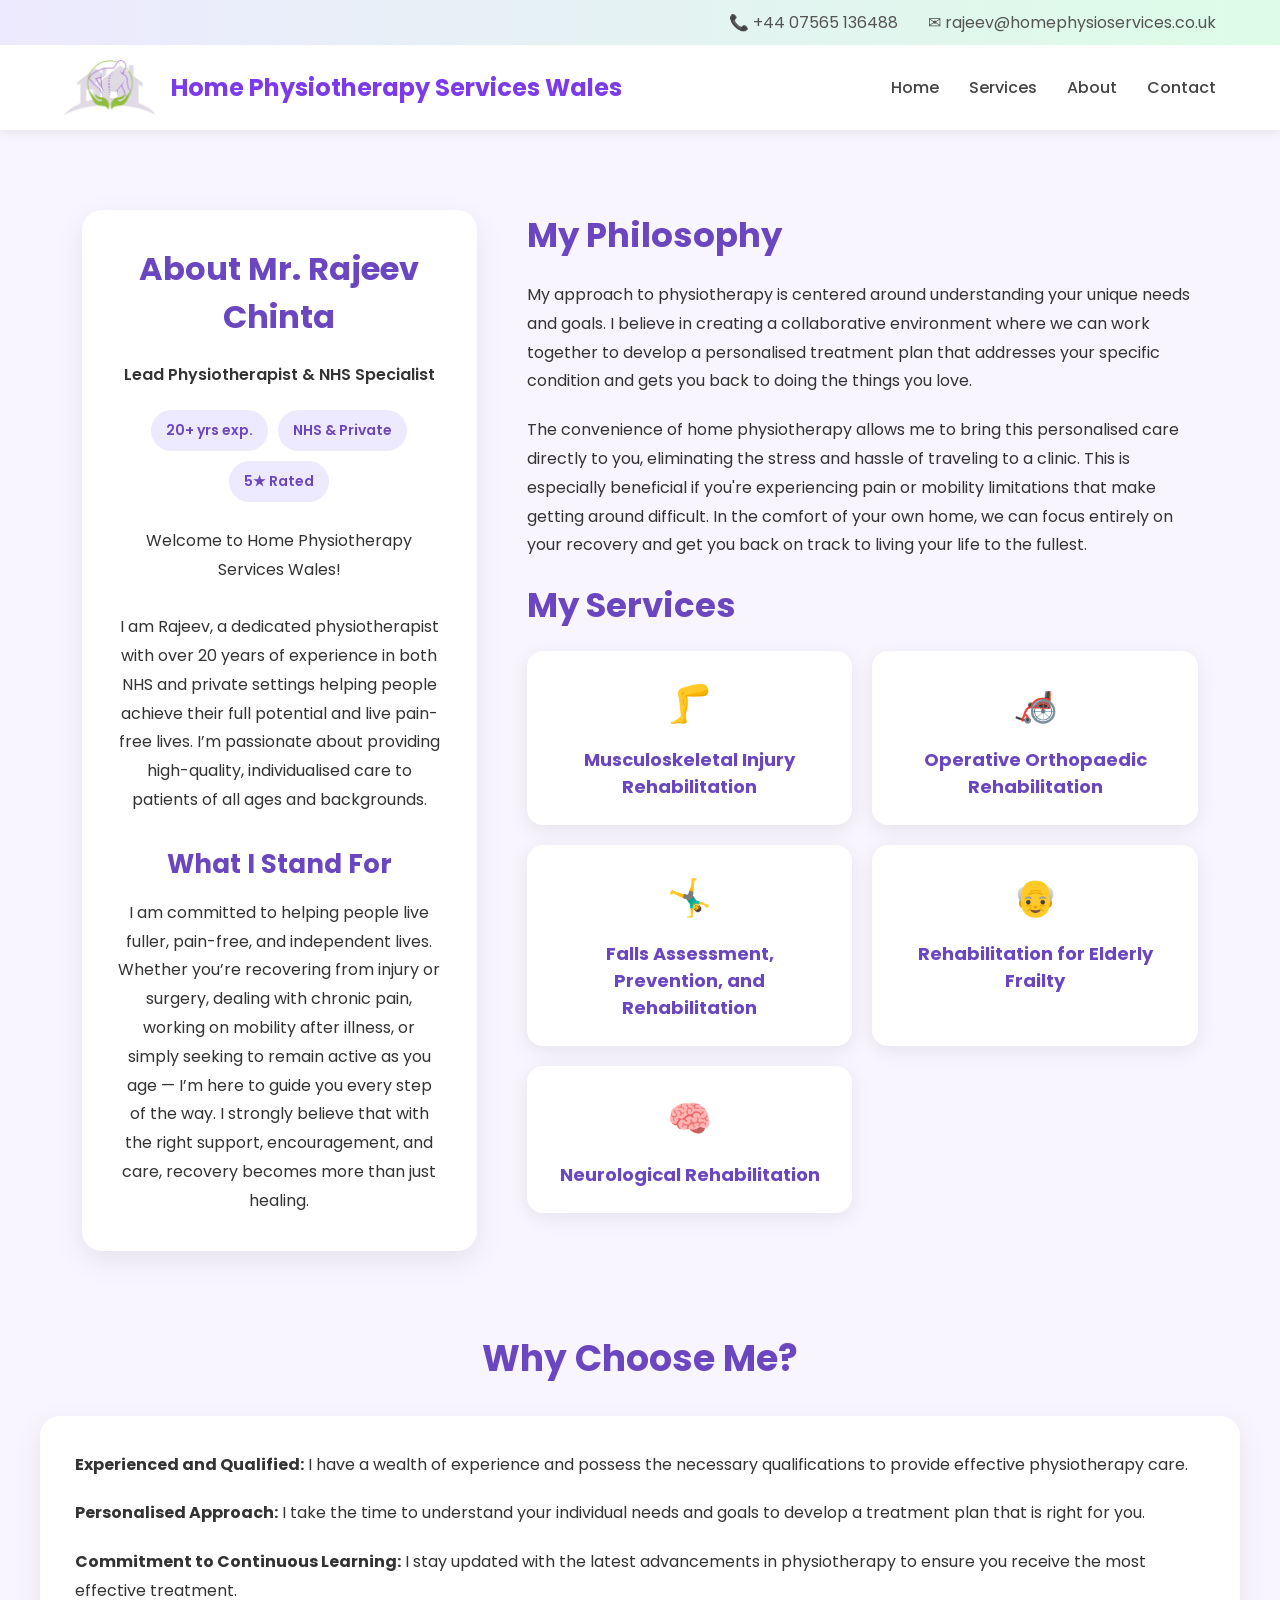
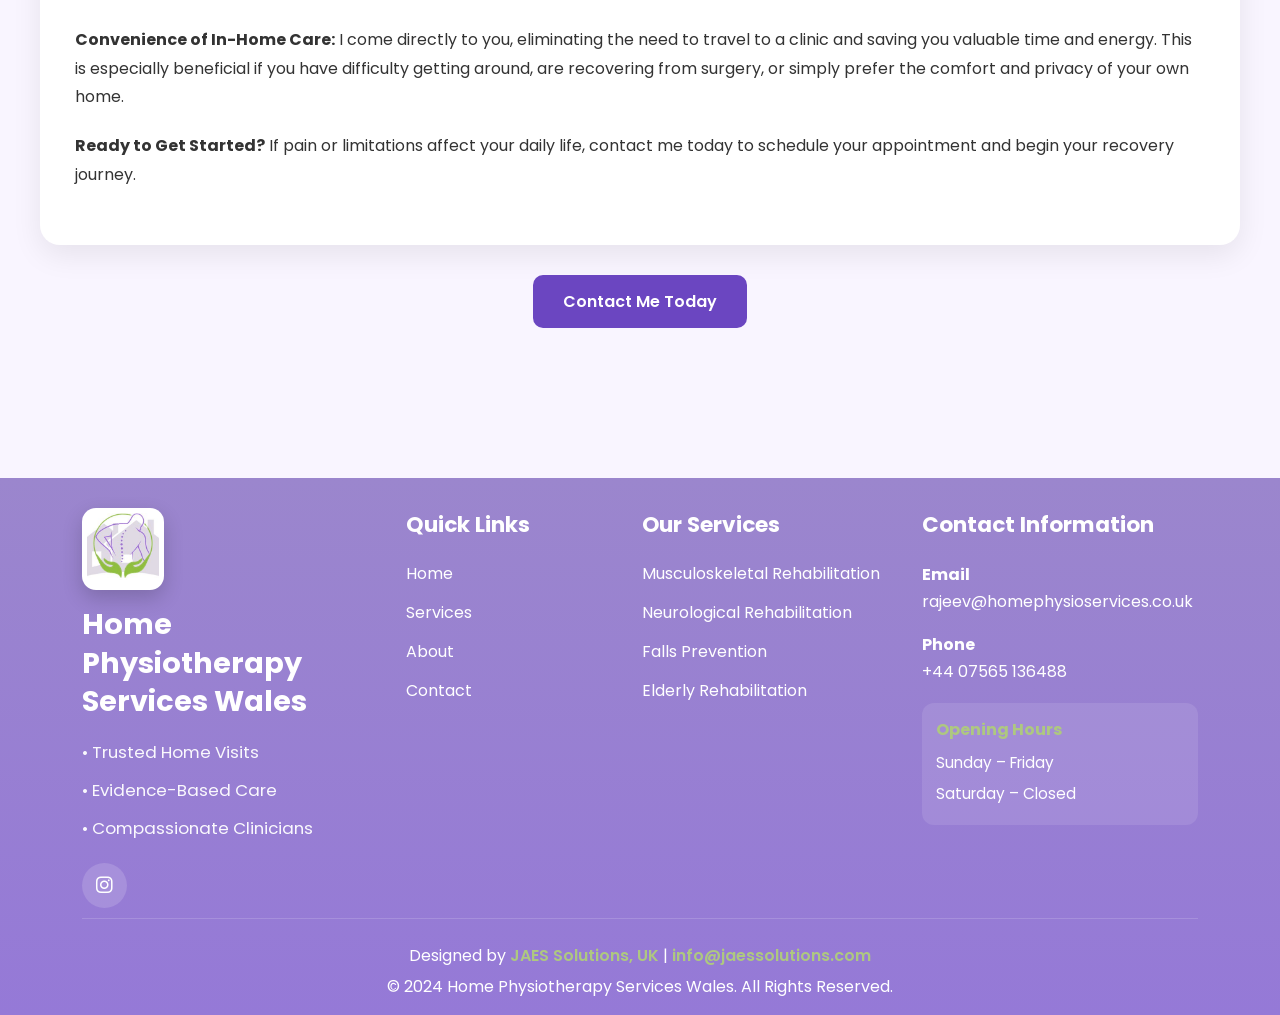
==== About.html @ 52f66e3a "Initial website upload" ====
<!DOCTYPE html>
<html lang="en">

<head>
    <meta charset="UTF-8">
    <meta name="viewport" content="width=device-width, initial-scale=1.0">

    <title>About Rajeev Chinta | Home Physiotherapy Services Wales</title>
    <link rel="stylesheet" href="About.css">
    <link rel="icon"
    href="Assets/logo.jpg"
    type="image/png">

    <!-- Google Fonts -->
    <link href="https://fonts.googleapis.com/css2?family=Poppins:wght@300;400;500;600;700&display=swap"
        rel="stylesheet">

    <!-- Font Awesome -->
    <link rel="stylesheet"
        href="https://cdnjs.cloudflare.com/ajax/libs/font-awesome/6.5.0/css/all.min.css">
    <!-- SEO -->
    <meta name="description"
    content="Learn more about Rajeev Chinta, an experienced physiotherapist with over 20 years of NHS and 
    private practice experience providing home physiotherapy services across Wales.">

    <link rel="canonical"
    href="https://www.homephysioserviceswales.co.uk/About.html">

    <meta name="robots" content="index, follow">

    <meta property="og:type" content="website">

<meta property="og:title"
content="About Rajeev Chinta | Home Physiotherapy Services Wales">

<meta property="og:description"
content="Meet Rajeev Chinta, a highly experienced physiotherapist providing personalised home physiotherapy services across Wales.">

<meta property="og:url"
content="https://www.homephysioserviceswales.co.uk/About.html">

<meta property="og:image"
content="https://www.homephysioserviceswales.co.uk/Assets/logo.jpg">

<script type="application/ld+json">
{
  "@context":"https://schema.org",
  "@type":"Person",
  "name":"Rajeev Chinta",
  "jobTitle":"Physiotherapist",
  "worksFor":{
    "@type":"MedicalBusiness",
    "name":"Home Physiotherapy Services Wales"
  },
  "telephone":"+44 07565 136488",
  "email":"rajeev@homephysioservices.co.uk"
}
</script>

</head>

<body>

    <!-- ================= HEADER ================= -->

    <header class="site-header">

        <!-- Top Contact Bar -->

        <div class="top-bar">
            <div class="container">

                <a href="tel:+4407565136488">
                    📞 +44 07565 136488
                </a>

                <a href="mailto:rajeev@homephysioservices.co.uk">
                    ✉ rajeev@homephysioservices.co.uk
                </a>

            </div>
        </div>

        <!-- Navigation -->

        <div class="navbar">

            <div class="container nav-wrapper">

                <a href="index.html" class="logo">

                    <img src="Assets/logo.jpg"
                        alt="Home Physiotherapy Services Wales Logo">

                    <span>
                        Home Physiotherapy Services Wales
                    </span>

                </a>

                <nav class="desktop-menu">

                    <a href="index.html">Home</a>
                    <a href="Services.html">Services</a>
                    <a href="About.html">About</a>
                    <a href="Contact.html">Contact</a>

                </nav>

                <button class="mobile-menu-btn" id="mobile-menu-btn">
                <i class="fas fa-bars"></i>
                </button>

            </div>

        </div>

    <nav class="mobile-menu" id="mobile-menu">
    <a href="index.html">Home</a>
    <a href="Services.html">Services</a>
    <a href="About.html">About</a>
    <a href="Contact.html">Contact</a>

    </nav>

    </header>

    <!-- =========================================
    ABOUT SECTION
========================================= -->

<section class="about-section">

    <div class="container">

        <!-- About Card -->
        <div class="about-card">

            <h1>About Mr. Rajeev Chinta</h1>

            <p class="designation">
                Lead Physiotherapist & NHS Specialist
            </p>

            <div class="badges">
                <span>20+ yrs exp.</span>
                <span>NHS & Private</span>
                <span>5★ Rated</span>
            </div>

            <p>
                Welcome to Home Physiotherapy Services Wales!
                <br><br>

                I am Rajeev, a dedicated physiotherapist with over 20 years of
                experience in both NHS and private settings helping people
                achieve their full potential and live pain-free lives.

                I’m passionate about providing high-quality,
                individualised care to patients of all ages and backgrounds.
            </p>

            <h2>What I Stand For</h2>

            <p>
                I am committed to helping people live fuller, pain-free,
                and independent lives.

                Whether you’re recovering from injury or surgery,
                dealing with chronic pain, working on mobility after illness,
                or simply seeking to remain active as you age —
                I’m here to guide you every step of the way.

                I strongly believe that with the right support,
                encouragement, and care, recovery becomes more than just healing.
            </p>

        </div>

        <!-- Main Content -->
        <div class="about-content">

            <h2 class="section-title">
                My Philosophy
            </h2>

            <p>
                My approach to physiotherapy is centered around understanding
                your unique needs and goals.

                I believe in creating a collaborative environment where we can
                work together to develop a personalised treatment plan that
                addresses your specific condition and gets you back to doing
                the things you love.
            </p>

            <p>
                The convenience of home physiotherapy allows me to bring this
                personalised care directly to you, eliminating the stress and
                hassle of traveling to a clinic.

                This is especially beneficial if you're experiencing pain or
                mobility limitations that make getting around difficult.

                In the comfort of your own home, we can focus entirely on your
                recovery and get you back on track to living your life to the fullest.
            </p>

            <!-- Services -->
            <h2 class="section-title">
                My Services
            </h2>

            <div class="services-grid">

                <div class="service-card">
                    <span>🦵</span>
                    <h4>Musculoskeletal Injury Rehabilitation</h4>
                </div>

                <div class="service-card">
                    <span>🦽</span>
                    <h4>Operative Orthopaedic Rehabilitation</h4>
                </div>

                <div class="service-card">
                    <span>🤸‍♂️</span>
                    <h4>Falls Assessment, Prevention, and Rehabilitation</h4>
                </div>

                <div class="service-card">
                    <span>👴</span>
                    <h4>Rehabilitation for Elderly Frailty</h4>
                </div>

                <div class="service-card">
                    <span>🧠</span>
                    <h4>Neurological Rehabilitation</h4>
                </div>

            </div>

        </div>

    </div>

    <!-- Why Choose Me -->
    <div class="why-choose">

        <h2>Why Choose Me?</h2>

        <div class="why-content">

            <p>
                <strong>Experienced and Qualified:</strong>
                I have a wealth of experience and possess the necessary
                qualifications to provide effective physiotherapy care.
            </p>

            <p>
                <strong>Personalised Approach:</strong>
                I take the time to understand your individual needs and goals
                to develop a treatment plan that is right for you.
            </p>

            <p>
                <strong>Commitment to Continuous Learning:</strong>
                I stay updated with the latest advancements in physiotherapy
                to ensure you receive the most effective treatment.
            </p>

            <p>
                <strong>Convenience of In-Home Care:</strong>
                I come directly to you, eliminating the need to travel to a clinic
                and saving you valuable time and energy.

                This is especially beneficial if you have difficulty getting around,
                are recovering from surgery, or simply prefer the comfort and privacy
                of your own home.
            </p>

            <p>
                <strong>Ready to Get Started?</strong>

                If pain or limitations affect your daily life,
                contact me today to schedule your appointment and begin your recovery journey.
            </p>

        </div>

        <div class="cta-wrapper">
        <a href="mailto:rajeev@homephysioservices.co.uk" class="cta-btn">
        Contact Me Today
        </a>
        </div>

    </div>

</section>

<!-- ===================================
    FOOTER STARTS HERE
=================================== -->

<footer class="site-footer">

    <div class="container">

        <div class="footer-grid">

            <!-- ===========================
                    COMPANY
            ============================ -->

            <div class="footer-brand">

    <div class="footer-brand-top">

        <img
            src="Assets/logo.jpg"
            alt="Home Physiotherapy Services Wales Logo"
        >

        <h3>Home Physiotherapy Services Wales</h3>

    </div>

    <p>• Trusted Home Visits</p>

    <p>• Evidence-Based Care</p>

    <p>• Compassionate Clinicians</p>

    <div class="social-links">

        <a
            href="https://www.instagram.com/raje_ev37/"
            target="_blank"
            rel="noopener noreferrer"
            aria-label="Instagram"
        >
            <i class="fab fa-instagram"></i>
        </a>

    </div>

</div>

            <!-- ===========================
                    QUICK LINKS
            ============================ -->

            <div class="footer-links">

                <h4>Quick Links</h4>

                <ul>

                    <li><a href="index.html">Home</a></li>

                    <li><a href="Services.html">Services</a></li>

                    <li><a href="About.html">About</a></li>

                    <li><a href="Contact.html">Contact</a></li>

                </ul>

            </div>

            <!-- ===========================
                    SERVICES
            ============================ -->

            <div class="footer-links">

                <h4>Our Services</h4>

                <ul>

                    <li>
                        <a href="MusculoskeletalInjury.html">
                            Musculoskeletal Rehabilitation
                        </a>
                    </li>

                    <li>
                        <a href="NeurologicalRehabilitation.html">
                            Neurological Rehabilitation
                        </a>
                    </li>

                    <li>
                        <a href="FallsAssessment.html">
                            Falls Prevention
                        </a>
                    </li>

                    <li>
                        <a href="RehabilitationforElderly.html">
                            Elderly Rehabilitation
                        </a>
                    </li>

                </ul>

            </div>

            <!-- ===========================
                    CONTACT
            ============================ -->

            <div class="footer-contact">

                <h4>Contact Information</h4>

                <p>

                    <strong>Email</strong><br>

                    <a href="mailto:rajeev@homephysioservices.co.uk">

                        rajeev@homephysioservices.co.uk

                    </a>

                </p>

                <p>

                    <strong>Phone</strong><br>

                    <a href="tel:+4407565136488">

                        +44 07565 136488

                    </a>

                </p>

                <div class="footer-hours">

                    <strong>Opening Hours</strong>

                    <p>Sunday – Friday</p>

                    <p>Saturday – Closed</p>

                </div>

            </div>

        </div>

        <!-- ===========================
                FOOTER BOTTOM
        ============================ -->

        <div class="footer-bottom">

            <p>

                Designed by

                <a
                    href="https://jaessolutions.com/"
                    target="_blank"
                >

                    JAES Solutions, UK

                </a>

                |

                <a href="mailto:info@jaessolutions.com">

                    info@jaessolutions.com

                </a>

            </p>

            <p>

                © 2024 Home Physiotherapy Services Wales.

                All Rights Reserved.

            </p>

        </div>

    </div>

</footer>

<script>

const menuBtn = document.getElementById("mobile-menu-btn");
const mobileMenu = document.getElementById("mobile-menu");

menuBtn.addEventListener("click", () => {

    mobileMenu.classList.toggle("active");

});

</script>

</body>
</html>
---- About.css ----
/* ======================
   GLOBAL
====================== */

*{
    margin:0;
    padding:0;
    box-sizing:border-box;
}

body{
    font-family:'Poppins',sans-serif;
    background:#f9f5ff;
    overflow-x:hidden;
    padding-top:130px;
}

.container{
    width:90%;
    max-width:1200px;
    margin:auto;
}

/* ======================
   HEADER
====================== */

.site-header{
    position:fixed;
    top:0;
    width:100%;
    z-index:999;
    background:#fff;
    box-shadow:0 2px 10px rgba(0,0,0,.08);
}

/* Top Bar */

.top-bar{
    background:linear-gradient(
        to right,
        #ede9fe,
        #dcfce7
    );
}

.top-bar .container{
    display:flex;
    justify-content:flex-end;
    gap:30px;
    padding:10px 0;
}

.top-bar a{
    color:#555;
    text-decoration:none;
}

/* Navbar */

.navbar{
    padding:15px 0;
}

.nav-wrapper{
    display:flex;
    justify-content:space-between;
    align-items:center;
}

.logo{
    display:flex;
    align-items:center;
    gap:15px;
    text-decoration:none;
}

.logo img{
    height:55px;
}

.logo span{
    font-size:24px;
    font-weight:700;
    color:#7c3aed;
}

/* Desktop Menu */

.desktop-menu{
    display:flex;
    gap:30px;
}

.desktop-menu a{
    text-decoration:none;
    color:#444;
    font-weight:500;
}

.desktop-menu a:hover{
    color:#7c3aed;
}

/* Mobile Button */

.mobile-menu-btn{
    display:none;
}

/* =========================================
   ABOUT SECTION STARTS HERE
========================================= */

.about-section {
    padding: 80px 20px;
}

.about-section .container {
    max-width: 1200px;
    margin: 0 auto;
    display: grid;
    grid-template-columns: 1fr 1.7fr;
    gap: 50px;
    align-items: start;
}

/* =========================================
   ABOUT CARD
========================================= */

.about-card {
    background: #ffffff;
    padding: 35px;
    border-radius: 20px;
    box-shadow: 0 10px 30px rgba(0,0,0,0.08);
}

.about-card h1 {
    font-size: 32px;
    color: #6b46c1;
    text-align: center;
    margin-bottom: 20px;
}

.about-card h2 {
    font-size: 26px;
    color: #6b46c1;
    text-align: center;
    margin: 30px 0 15px;
}

.designation {
    text-align: center;
    font-weight: 600;
    color: #6b46c1;
    margin-bottom: 20px;
}

.about-card p {
    color: #333333;
    line-height: 1.8;
    text-align: center;
}

/* =========================================
   BADGES
========================================= */

.badges {
    display: flex;
    justify-content: center;
    flex-wrap: wrap;
    gap: 10px;
    margin-bottom: 25px;
}

.badges span {
    background: #ede9fe;
    color: #6b46c1;
    padding: 10px 15px;
    border-radius: 50px;
    font-size: 14px;
    font-weight: 600;
}

/* =========================================
   CONTENT
========================================= */

.about-content {
    color: #333333;
}

.section-title {
    font-size: 34px;
    color: #6b46c1;
    margin-bottom: 20px;
}

.about-content p {
    line-height: 1.8;
    margin-bottom: 20px;
}

/* =========================================
   SERVICES GRID
========================================= */

.services-grid {
    display: grid;
    grid-template-columns: repeat(2, 1fr);
    gap: 20px;
}

.service-card {
    background: #ffffff;
    padding: 25px;
    border-radius: 16px;
    text-align: center;
    box-shadow: 0 5px 20px rgba(0,0,0,0.08);
}

.service-card span {
    font-size: 36px;
    display: block;
    margin-bottom: 15px;
}

.service-card h4 {
    color: #6b46c1;
    font-size: 18px;
    margin: 0;
}

/* =========================================
   WHY CHOOSE ME
========================================= */

.why-choose {
    max-width: 1200px;
    margin: 80px auto 0;
}

.why-choose h2 {
    text-align: center;
    font-size: 36px;
    color: #6b46c1;
    margin-bottom: 30px;
}

.why-content {
    background: #ffffff;
    padding: 35px;
    border-radius: 20px;
    box-shadow: 0 10px 30px rgba(0,0,0,0.08);
}

.why-content p {
    color: #333333;
    line-height: 1.8;
    margin-bottom: 20px;
}

.cta-wrapper {
    text-align: center;
    margin-top: 30px;
}

.cta-btn {
    display: inline-block;
    background: #6b46c1;
    color: #ffffff;
    text-decoration: none;
    padding: 14px 30px;
    border-radius: 10px;
    font-weight: 600;
    transition: 0.3s ease;
}

.cta-btn:hover {
    background: #553c9a;
}

/* ===================================
   FOOTER STARTS HERE
=================================== */

.site-footer{

    background:linear-gradient(
        180deg,
        #9b86cd 0%,
        #9579d7 100%
    );

    color:#fff;

    padding:30px 20px 10px;

    margin-top:70px;

    overflow:hidden;
}

/* Container */

.site-footer .container{

    max-width:1350px;

    margin:auto;
}

/* ===========================
        GRID
=========================== */

.footer-grid{

    display:grid;

    grid-template-columns:
        1.4fr
        1fr
        1.2fr
        1.25fr;

    gap:15px;

    margin-bottom:10px;
}

/* ===========================
        BRAND
=========================== */

.footer-brand img{

    width:82px;

    height:82px;

    object-fit:cover;

    border-radius:14px;

    background:#fff;

    padding:5px;

    box-shadow:0 8px 20px rgba(0,0,0,.18);

    margin-bottom:15px;
}

.footer-brand h3{

    font-size:1.8rem;

    font-weight:700;

    line-height:1.35;

    margin-bottom:18px;
}

.footer-brand p{

    margin-bottom:12px;

    color:rgba(255,255,255,.95);

    font-size:1.05rem;
}

/* ===========================
        HEADINGS
=========================== */

.footer-links h4,
.footer-contact h4{

    font-size:1.35rem;

    font-weight:700;

    margin-bottom:20px;

    color:#ffffff;
}

/* Remove underline */

.footer-links h4::after,
.footer-contact h4::after{

    display:none;
}

/* ===========================
        LINKS
=========================== */

.footer-links ul{

    list-style:none;

    margin:0;

    padding:0;
}

.footer-links li{

    margin-bottom:14px;
}

.footer-links a{

    color:#fff;

    text-decoration:none;

    transition:.3s;
}

.footer-links a:hover{

    color:#AEC880;

    padding-left:6px;
}

/* ===========================
        CONTACT
=========================== */

.footer-contact p{

    margin-bottom:16px;

    line-height:1.7;
}

.footer-contact strong{

    color:#ffffff;
}

.footer-contact a{

    color:#fff;

    text-decoration:none;
}

.footer-contact a:hover{

    color:#AEC880;
}

/* ===========================
        HOURS
=========================== */

.footer-hours{

    margin-top:18px;

    background:rgba(255,255,255,.10);

    padding:14px;

    border-radius:12px;
}

.footer-hours strong{

    display:block;

    margin-bottom:8px;

    color:#AEC880;
}

.footer-hours p{

    margin:4px 0;

    font-size:.96rem;
}

/* ===========================
        SOCIAL
=========================== */

.social-links{

    margin-top:22px;
}

.social-links a{

    width:45px;

    height:45px;

    border-radius:50%;

    display:flex;

    justify-content:center;

    align-items:center;

    background:rgba(255,255,255,.15);

    color:#fff;

    font-size:1.2rem;

    text-decoration:none;

    transition:.35s;
}

.social-links a:hover{

    background:#AEC880;

    color:#fff;

    transform:translateY(-4px);
}

/* ===========================
        FOOTER BOTTOM
=========================== */

.footer-bottom{

    border-top:1px solid rgba(255,255,255,.15);

    padding-top:18px;

    text-align:center;
}

.footer-bottom p{

    margin:6px 0;

    color:#fff;

    font-size:1rem;
}

.footer-bottom a{

    color:#AEC880;

    text-decoration:none;

    font-weight:600;
}

.footer-bottom a:hover{

    color:#ffffff;
}

/* ====================================
   MOBILE RESPONSIVE STYLES STARTS HERE
==================================== */

/* ====================================
   GLOBAL RESET FOR MOBILE DEVICES
==================================== */

*{
    margin:0;
    padding:0;
    box-sizing:border-box;
}

html{
    overflow-x:hidden;
}

body{
    overflow-x:hidden;
    font-family:'Poppins',sans-serif;
}

img,
video,
iframe{
    max-width:100%;
    display:block;
}

/* ====================================
   MOBILE HEADER
==================================== */

@media (max-width:768px){

    .top-bar .container{
        justify-content:center;
        flex-direction:column;
        align-items:center;
        gap:6px;
        text-align:center;
        padding:8px 15px;
    }

    .top-bar a{
        font-size:13px;
    }

    .nav-wrapper{
        padding:12px 15px;
    }

    .logo{
        max-width:80%;
    }

    .logo img{
        height:42px;
    }

    .logo span{
        font-size:0.95rem;
        line-height:1.3;
    }

    .desktop-menu{
        display:none;
    }

    .mobile-menu-btn{
        display:block;
        background:none;
        border:none;
        font-size:1.7rem;
        color:#7e22ce;
        cursor:pointer;
    }

    .mobile-menu{
        display:none;
        flex-direction:column;
        background:#ffffff;
        border-top:1px solid #e5e5e5;
    }

    .mobile-menu.active{
        display:flex;
    }

    .mobile-menu a{
        padding:15px;
        text-decoration:none;
        color:#333;
        border-bottom:1px solid #f0f0f0;
        text-align:center;
        font-weight:500;
    }

    .mobile-menu a:hover{
        background:#f9f5ff;
        color:#7e22ce;
    }

}

/* Desktop defaults */

.mobile-menu{
    display:none;
}

.mobile-menu-btn{
    display:none;
}

/* Mobile */

@media (max-width:768px){

    .desktop-menu{
        display:none;
    }

    .mobile-menu-btn{
        display:block;
    }

    .mobile-menu.active{
        display:flex;
        flex-direction:column;
    }

}

/* ==========================
    ABOUT SECTION MOBILE
    ========================== */

@media (max-width:768px){

    .about-section{
        padding:60px 15px;
    }

    /* MAIN LAYOUT STACK */
    .about-section .container{
        grid-template-columns:1fr;
        gap:30px;
    }

    /* ABOUT CARD */
    .about-card{
        padding:25px 18px;
    }

    .about-card h1{
        font-size:24px;
    }

    .about-card h2{
        font-size:20px;
    }

    .about-card p{
        font-size:0.9rem;
        line-height:1.6;
    }

    /* SECTION TITLE */
    .section-title{
        font-size:24px;
        text-align:center;
    }

    /* BADGES */
    .badges{
        gap:8px;
    }

    .badges span{
        font-size:12px;
        padding:8px 12px;
    }

    /* ==========================
    SERVICES GRID MOBILE
    ========================== */

    .services-grid{
        grid-template-columns:1fr;
        gap:15px;
    }

    .service-card{
        padding:20px;
    }

    .service-card span{
        font-size:28px;
    }

    .service-card h4{
        font-size:16px;
    }
}

/* ==========================
    WHY CHOOSE ME MOBILE
    ========================== */
@media (max-width:768px){

    .why-choose{
        margin:50px 15px 0;
    }

    .why-choose h2{
        font-size:24px;
        margin-bottom:20px;
        line-height:1.3;
    }

    .why-content{
        padding:22px 18px;
        border-radius:16px;
    }

    .why-content p{
        font-size:0.9rem;
        line-height:1.6;
        margin-bottom:15px;
    }

    .cta-wrapper{
        margin-top:20px;
    }

    .cta-btn{
        padding:12px 22px;
        font-size:0.9rem;
        border-radius:8px;
    }
}

/* ====================================
   FOOTER - MOBILE
==================================== */

@media (max-width:768px){

    .site-footer{
        padding:40px 15px 15px;
        margin-top:50px;
        text-align:center;
    }

    /* Footer Grid */

    .footer-grid{
        grid-template-columns:1fr;
        gap:35px;
        margin-bottom:25px;
        text-align:center;
    }

    /* ==========================
       BRAND SECTION
    ========================== */

    /* Brand */

.footer-brand{
    text-align:center;
}

.footer-brand-top{
    display:flex;
    align-items:center;
    justify-content:center;
    gap:15px;
    margin-bottom:15px;
}

.footer-brand-top img{
    width:65px;
    height:65px;
    flex-shrink:0;
}

.footer-brand-top h3{
    font-size:1.35rem;
    line-height:1.3;
    margin:0;
    text-align:left;
}

.footer-brand p{
    font-size:0.95rem;
    line-height:1.7;
}

    /* ==========================
       HEADINGS
    ========================== */

    .footer-links,
    .footer-contact{
        text-align:center;
    }

    .footer-links h4,
    .footer-contact h4{
        font-size:1.2rem;
        margin-bottom:15px;
    }

    /* ==========================
       LINKS
    ========================== */

    .footer-links ul{
        padding:0;
        margin:0;
    }

    .footer-links li{
        margin-bottom:10px;
    }

    .footer-links a{
        font-size:0.95rem;
    }

    /* ==========================
       CONTACT
    ========================== */

    .footer-contact p{
        font-size:0.95rem;
        line-height:1.7;
    }

    /* ==========================
       HOURS
    ========================== */

    .footer-hours{
        margin-top:15px;
        padding:12px;
    }

    .footer-hours p{
        font-size:0.9rem;
    }

    /* ==========================
       SOCIAL
    ========================== */

    .social-links{
        display:flex;
        justify-content:center;
        gap:12px;
        margin-top:18px;
    }

    .social-links a{
        width:42px;
        height:42px;
        font-size:1.1rem;
    }

    /* ==========================
       FOOTER BOTTOM
    ========================== */

    .footer-bottom{
        padding-top:15px;
    }

    .footer-bottom p{
        font-size:0.9rem;
        line-height:1.6;
        margin:8px 0;
    }
    
}
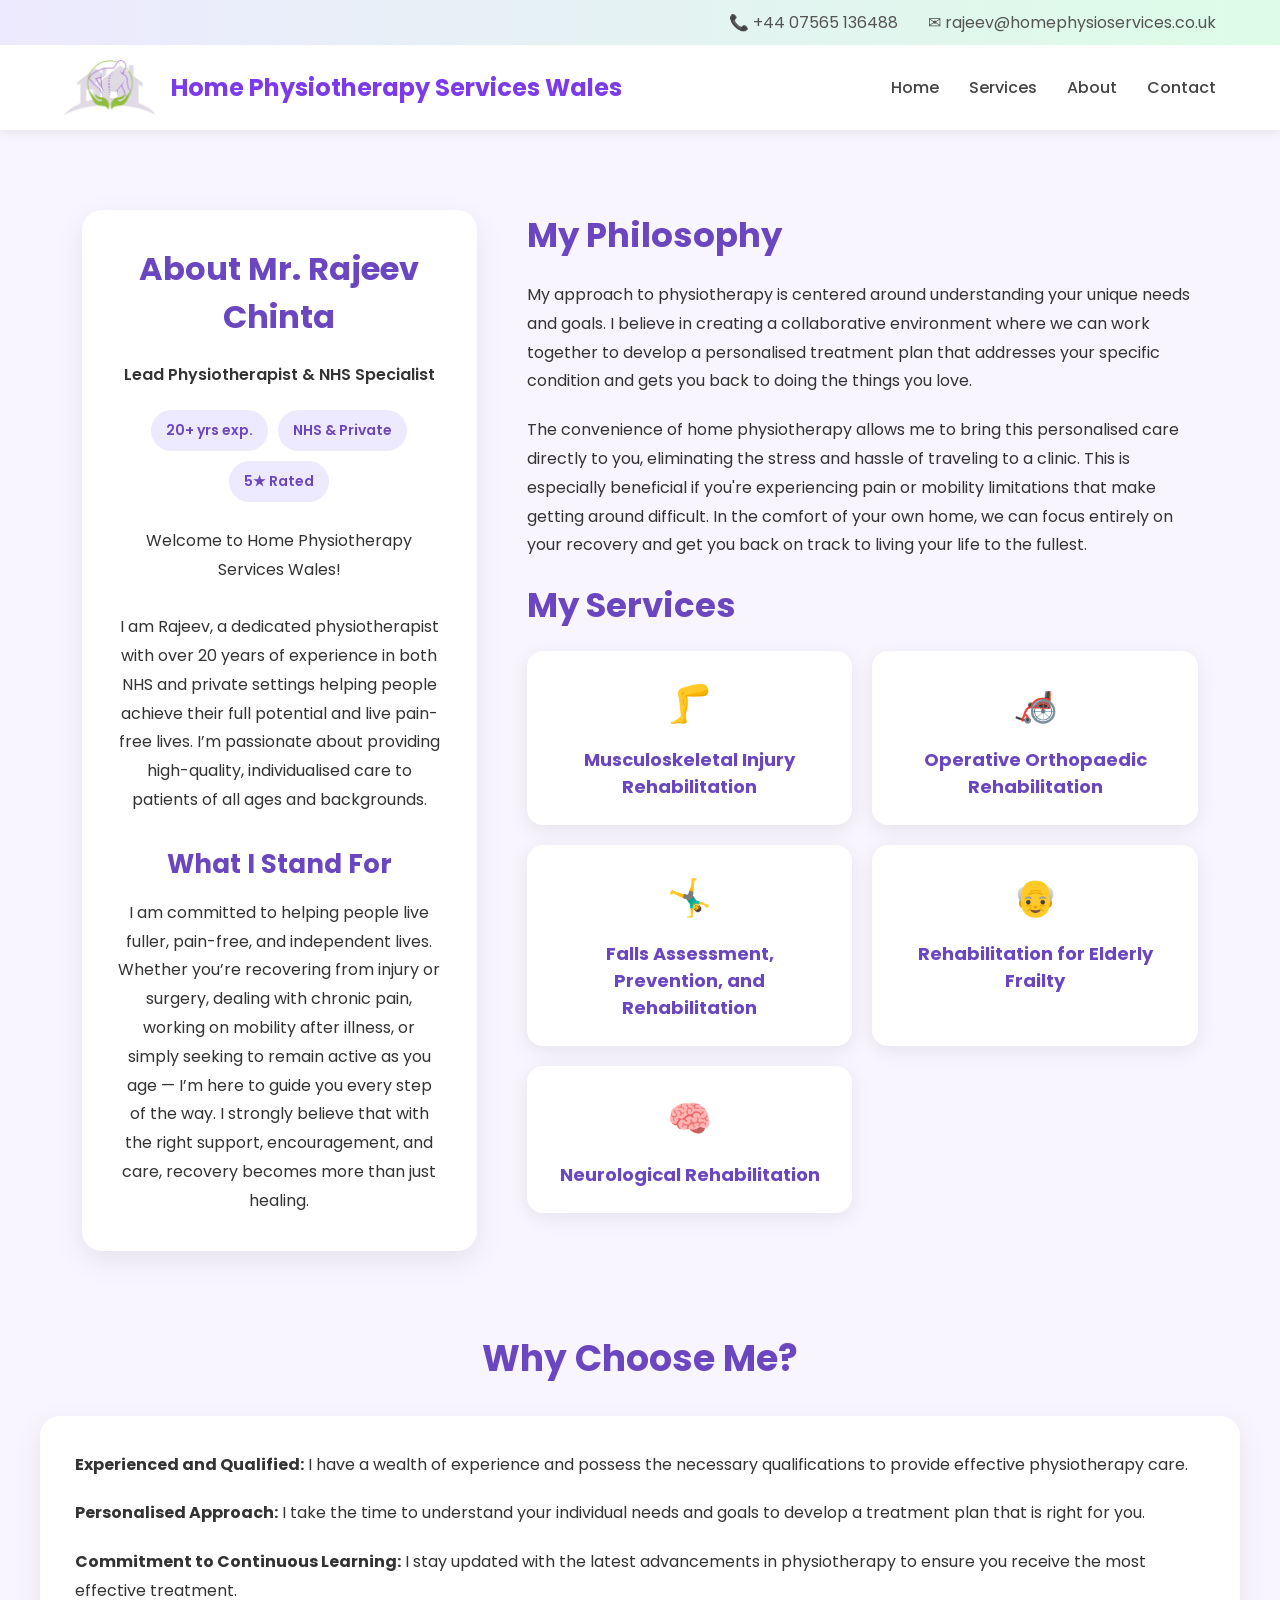
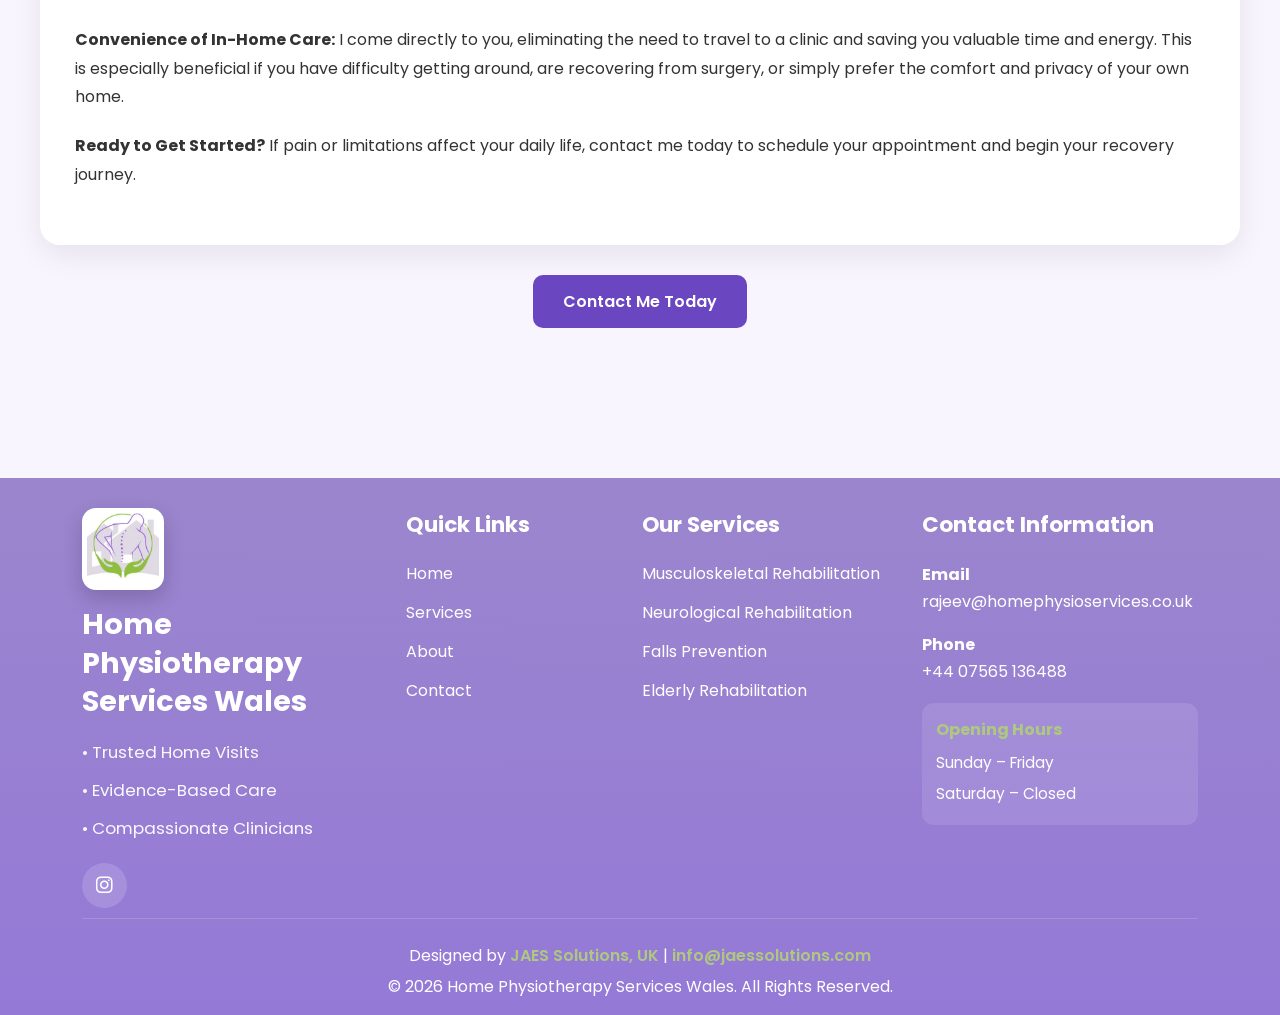
==== commit 6f1d7071: "Update copyright year to 2026" ====
--- a/About.html
+++ b/About.html
@@ -47,12 +47,25 @@
   "@context":"https://schema.org",
   "@type":"Person",
   "name":"Rajeev Chinta",
+  "url": "https://www.homephysioservices.co.uk/About.html",
+  "logo": "https://www.homephysioservices.co.uk/Assets/logo.jpg",
+  "image": "https://www.homephysioservices.co.uk/Assets/Rehabel.jpg",
   "jobTitle":"Physiotherapist",
+  "serviceType": [
+    "Orthopaedic Rehabilitation",
+    "Musculoskeletal Rehabilitation",
+    "Rehabilitation for Elderly Frailty",
+    "Neurological Rehabilitation",
+    "Falls Prevention",
+    "Elderly Rehabilitation"
+  ],
   "worksFor":{
-    "@type":"MedicalBusiness",
-    "name":"Home Physiotherapy Services Wales"
+  "name":"Home Physiotherapy Services Wales"
   },
   "telephone":"+44 07565 136488",
+  "sameAs": [
+    "https://www.instagram.com/raje_ev37/"
+  ],
   "email":"rajeev@homephysioservices.co.uk"
 }
 </script>
@@ -483,7 +496,7 @@
 
             <p>
 
-                © 2024 Home Physiotherapy Services Wales.
+                © 2026 Home Physiotherapy Services Wales.
 
                 All Rights Reserved.
 
